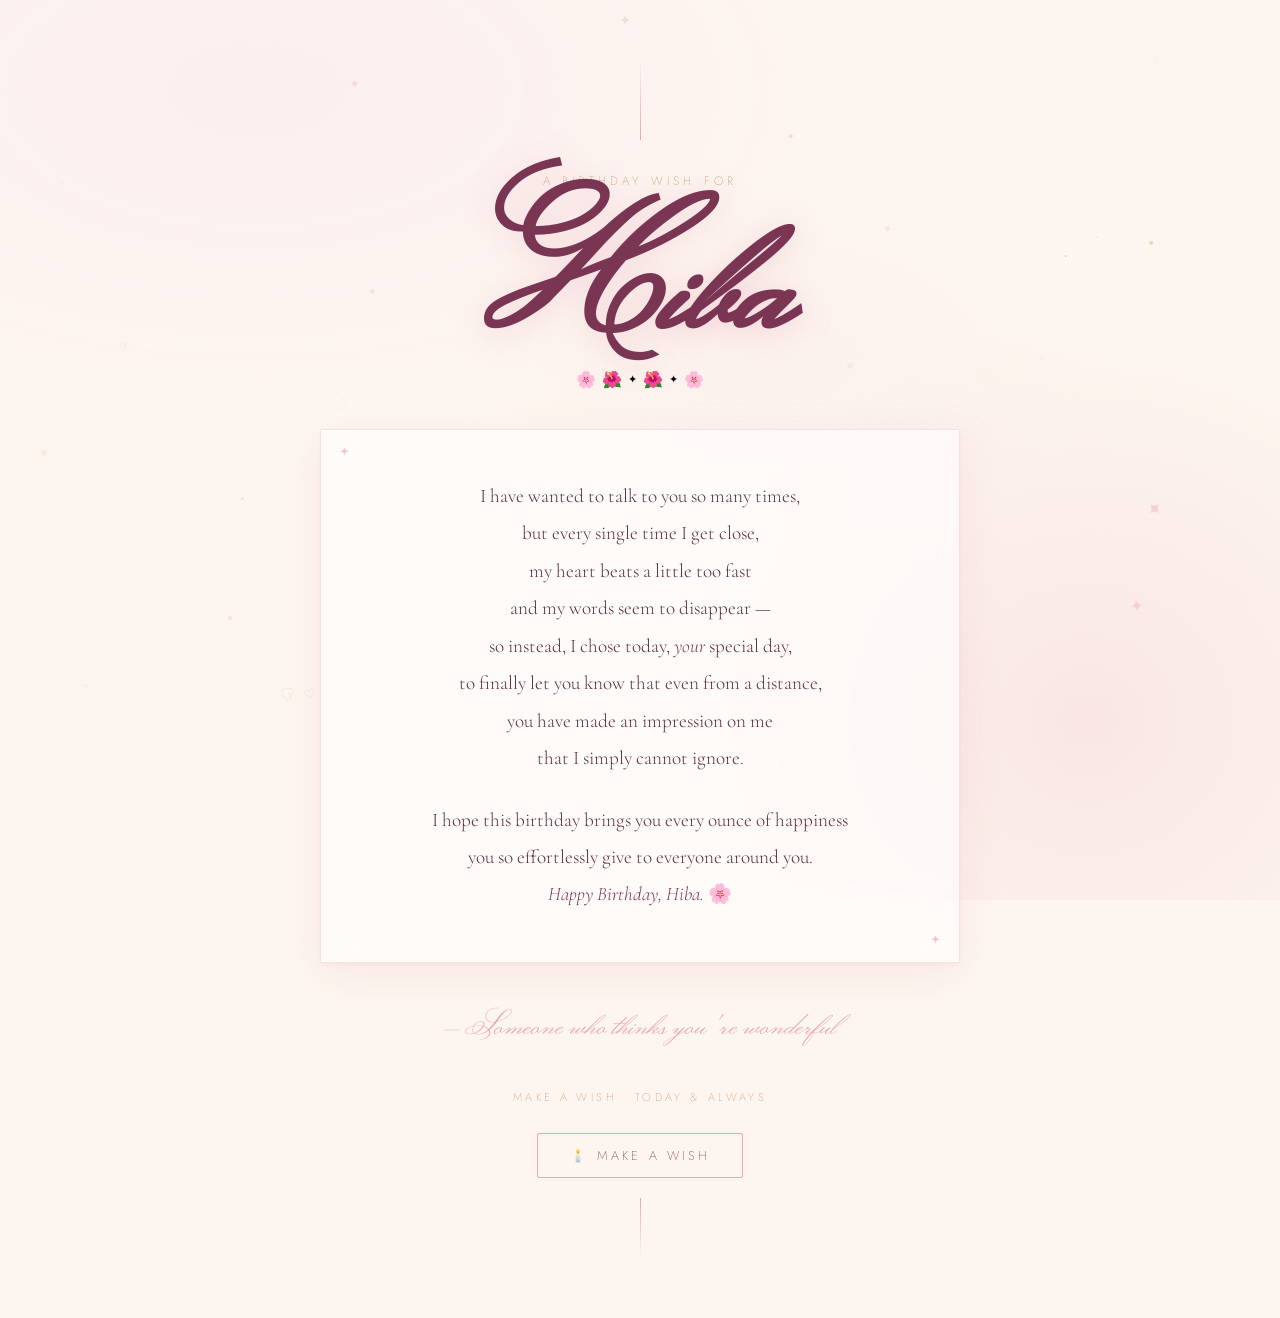
==== wish.html @ 1fe87293 "Add files via upload" ====
<!DOCTYPE html>
<html lang="en">
<head>
  <meta charset="UTF-8" />
  <meta name="viewport" content="width=device-width, initial-scale=1.0"/>
  <title>Happy Birthday, Hiba 🌸</title>
  <link href="https://fonts.googleapis.com/css2?family=Cormorant+Garamond:ital,wght@0,300;0,400;1,300;1,400&family=Monsieur+La+Doulaise&family=Jost:wght@200;300&display=swap" rel="stylesheet"/>
  <style>
    *, *::before, *::after { box-sizing: border-box; margin: 0; padding: 0; }

    :root {
      --rose:    #e8a4b8;
      --blush:   #f5d0dc;
      --petal:   #fce8ef;
      --deep:    #7a3552;
      --cream:   #fdf6f0;
      --gold:    #c9956a;
    }

    html, body {
      min-height: 100vh;
      background: var(--cream);
      overflow-x: hidden;
      cursor: default;
    }

    /* ── ambient background ── */
    body::before {
      content: '';
      position: fixed; inset: 0;
      background:
        radial-gradient(ellipse 80% 60% at 20% 10%,  #fce8ef88 0%, transparent 60%),
        radial-gradient(ellipse 60% 80% at 85% 80%,  #e8a4b830 0%, transparent 55%),
        radial-gradient(ellipse 50% 40% at 60% 40%,  #f5d0dc20 0%, transparent 50%);
      pointer-events: none;
      z-index: 0;
    }

    /* ── floating hearts canvas ── */
    #hearts-canvas {
      position: fixed; inset: 0;
      pointer-events: none;
      z-index: 1;
    }

    /* ── main wrapper ── */
    .page {
      position: relative;
      z-index: 2;
      min-height: 100vh;
      display: flex;
      flex-direction: column;
      align-items: center;
      justify-content: center;
      padding: 60px 24px;
      gap: 0;
    }

    /* ── decorative top line ── */
    .deco-line {
      width: 1px;
      height: 80px;
      background: linear-gradient(to bottom, transparent, var(--rose));
      margin-bottom: 32px;
      animation: growLine 1.4s ease forwards;
      transform-origin: top;
    }
    @keyframes growLine { from { transform: scaleY(0); opacity:0; } to { transform: scaleY(1); opacity:1; } }

    /* ── "for" label ── */
    .for-label {
      font-family: 'Jost', sans-serif;
      font-weight: 200;
      font-size: 0.75rem;
      letter-spacing: 0.35em;
      text-transform: uppercase;
      color: var(--gold);
      opacity: 0;
      animation: fadeUp 1s ease 0.6s forwards;
      margin-bottom: 12px;
    }

    /* ── name ── */
    .name {
      font-family: 'Monsieur La Doulaise', cursive;
      font-size: clamp(5rem, 18vw, 10rem);
      color: var(--deep);
      line-height: 1;
      opacity: 0;
      animation: fadeUp 1.2s ease 0.9s forwards;
      text-shadow: 0 4px 30px #e8a4b860;
      margin-bottom: 8px;
    }

    /* ── divider petals ── */
    .petal-row {
      display: flex; gap: 6px; align-items: center;
      opacity: 0;
      animation: fadeUp 1s ease 1.3s forwards;
      margin-bottom: 40px;
    }
    .petal-row span { font-size: 1rem; animation: sway 3s ease-in-out infinite; }
    .petal-row span:nth-child(2) { animation-delay: 0.3s; }
    .petal-row span:nth-child(3) { animation-delay: 0.6s; font-size: 0.7rem; }
    .petal-row span:nth-child(4) { animation-delay: 0.9s; }
    .petal-row span:nth-child(5) { animation-delay: 1.2s; font-size: 0.7rem; }
    .petal-row span:nth-child(6) { animation-delay: 1.5s; }
    @keyframes sway {
      0%,100% { transform: rotate(-8deg); }
      50%      { transform: rotate(8deg); }
    }

    /* ── card ── */
    .card {
      background: rgba(255,255,255,0.6);
      backdrop-filter: blur(16px);
      border: 1px solid rgba(232,164,184,0.3);
      border-radius: 2px;
      padding: 48px 52px;
      max-width: 640px;
      width: 100%;
      position: relative;
      opacity: 0;
      animation: fadeUp 1.2s ease 1.6s forwards;
      box-shadow:
        0 2px 4px rgba(122,53,82,0.04),
        0 12px 40px rgba(232,164,184,0.18),
        inset 0 1px 0 rgba(255,255,255,0.8);
    }

    /* corner ornaments */
    .card::before, .card::after {
      content: '✦';
      position: absolute;
      color: var(--rose);
      font-size: 0.8rem;
      opacity: 0.6;
    }
    .card::before { top: 14px; left: 18px; }
    .card::after  { bottom: 14px; right: 18px; }

    /* ── animated message lines ── */
    .message {
      font-family: 'Cormorant Garamond', serif;
      font-size: clamp(1rem, 2.4vw, 1.2rem);
      font-weight: 300;
      color: #5a3045;
      line-height: 1.95;
      text-align: center;
    }

    .message .line {
      display: block;
      overflow: hidden;
    }

    .message .line span {
      display: inline-block;
      transform: translateY(110%);
      opacity: 0;
      animation: slideUp 0.9s cubic-bezier(0.16,1,0.3,1) forwards;
    }

    /* staggered delays for each line */
    .line:nth-child(1)  span { animation-delay: 2.0s; }
    .line:nth-child(2)  span { animation-delay: 2.25s; }
    .line:nth-child(3)  span { animation-delay: 2.5s; }
    .line:nth-child(4)  span { animation-delay: 2.75s; }
    .line:nth-child(5)  span { animation-delay: 3.0s; }
    .line:nth-child(6)  span { animation-delay: 3.25s; }
    .line:nth-child(7)  span { animation-delay: 3.5s; }
    .line:nth-child(8)  span { animation-delay: 3.75s; }

    @keyframes slideUp {
      to { transform: translateY(0); opacity: 1; }
    }

    .message em {
      font-style: italic;
      color: var(--deep);
    }

    /* ── signature ── */
    .signature {
      margin-top: 36px;
      font-family: 'Monsieur La Doulaise', cursive;
      font-size: 2rem;
      color: var(--rose);
      text-align: center;
      opacity: 0;
      animation: fadeUp 1s ease 4.3s forwards;
    }

    /* ── bottom deco ── */
    .bottom-deco {
      margin-top: 40px;
      font-family: 'Jost', sans-serif;
      font-weight: 200;
      font-size: 0.7rem;
      letter-spacing: 0.3em;
      color: var(--gold);
      opacity: 0;
      animation: fadeUp 1s ease 4.6s forwards;
      text-transform: uppercase;
    }

    .deco-line-bottom {
      width: 1px;
      height: 60px;
      background: linear-gradient(to bottom, var(--rose), transparent);
      margin-top: 20px;
      opacity: 0;
      animation: fadeUp 1s ease 4.8s forwards;
    }

    /* ── shared keyframe ── */
    @keyframes fadeUp {
      from { opacity: 0; transform: translateY(18px); }
      to   { opacity: 1; transform: translateY(0); }
    }

    /* ── wish button ── */
    .wish-btn {
      margin-top: 28px;
      padding: 12px 32px;
      background: transparent;
      border: 1px solid var(--rose);
      border-radius: 2px;
      font-family: 'Jost', sans-serif;
      font-weight: 200;
      font-size: 0.8rem;
      letter-spacing: 0.25em;
      text-transform: uppercase;
      color: var(--deep);
      cursor: pointer;
      opacity: 0;
      animation: fadeUp 1s ease 5s forwards;
      transition: background 0.3s, color 0.3s, transform 0.2s;
      position: relative;
    }
    .wish-btn:hover { background: var(--blush); transform: translateY(-2px); }
    .wish-btn:active { transform: scale(0.97); }

    /* ── popup ── */
    .wish-popup {
      position: fixed;
      top: 50%;
      left: 50%;
      transform: translate(-50%, -50%) scale(0.85);
      background: rgba(255,255,255,0.85);
      backdrop-filter: blur(18px);
      border: 1px solid rgba(232,164,184,0.5);
      border-radius: 4px;
      padding: 36px 52px;
      font-family: 'Cormorant Garamond', serif;
      font-size: clamp(1.3rem, 4vw, 1.8rem);
      font-style: italic;
      color: var(--deep);
      text-align: center;
      box-shadow: 0 16px 60px rgba(232,164,184,0.35);
      opacity: 0;
      pointer-events: none;
      transition: opacity 0.4s ease, transform 0.4s cubic-bezier(0.16,1,0.3,1);
      z-index: 100;
    }
    .wish-popup.show {
      opacity: 1;
      transform: translate(-50%, -50%) scale(1);
      pointer-events: auto;
    }

    /* ── responsive ── */
    @media (max-width: 500px) {
      .card { padding: 36px 28px; }
    }
    #wish-popup{
      background-image: url(sabiq.jpeg);
      
    }
    /* ── popup image animation ── */
#popupImg {
  position: fixed;
  bottom: -200px;
  right: -200px;
  width: 140px;
  opacity: 0;
  transform: scale(0.5);
  transition: all 1.5s ease;
  pointer-events: none;
  z-index: 50;
}

/* move to center */
#popupImg.show {
  bottom: 50%;
  right: 50%;
  transform: translate(50%, 50%) scale(1);
  opacity: 1;
}

/* heartbeat */
@keyframes heartbeat {
  0%   { transform: translate(50%, 50%) scale(1); }
  25%  { transform: translate(50%, 50%) scale(1.1); }
  50%  { transform: translate(50%, 50%) scale(1); }
  75%  { transform: translate(50%, 50%) scale(1.15); }
  100% { transform: translate(50%, 50%) scale(1); }
}

#popupImg.beat {
  animation: heartbeat 1.2s infinite;
}

/* fade out */
#popupImg.hide {
  opacity: 0;
  transition: opacity 1.5s ease;
}
  </style>
</head>
<body>
<audio src="ARJN x KDS x FIFTY4 x RONN - KALYANI [ Official Lyrical Video ] - MONEY VERSE RECORDS (youtube).mp3" autoplay></audio>
<canvas id="hearts-canvas"></canvas>

<div class="page">
  <div class="deco-line"></div>

  <p class="for-label">A birthday wish for</p>

  <h1 class="name">Hiba</h1>

  <div class="petal-row">
    <span>🌸</span>
    <span>🌺</span>
    <span>✦</span>
    <span>🌺</span>
    <span>✦</span>
    <span>🌸</span>
  </div>

  <div class="card">
    <p class="message">
      <span class="line"><span>I have wanted to talk to you so many times,</span></span>
      <span class="line"><span>but every single time I get close,</span></span>
      <span class="line"><span>my heart beats a little too fast</span></span>
      <span class="line"><span>and my words seem to disappear —</span></span>
      <span class="line"><span>so instead, I chose today, <em>your</em> special day,</span></span>
      <span class="line"><span>to finally let you know that even from a distance,</span></span>
      <span class="line"><span>you have made an impression on me</span></span>
      <span class="line"><span>that I simply cannot ignore.</span></span>
    </p>

    <p class="message" style="margin-top:24px;">
      <span class="line"><span>I hope this birthday brings you every ounce of happiness</span></span>
      <span class="line"><span>you so effortlessly give to everyone around you.</span></span>
      <span class="line"><span><em>Happy Birthday, Hiba.</em> 🌸</span></span>
    </p>
  </div>

  <!-- re-delay these extra lines -->
  <style>
    .card p:nth-child(2) .line:nth-child(1) span { animation-delay: 4.0s; }
    .card p:nth-child(2) .line:nth-child(2) span { animation-delay: 4.15s; }
    .card p:nth-child(2) .line:nth-child(3) span { animation-delay: 4.3s; }
  </style>

  <p class="signature">— Someone who thinks you're wonderful</p>

  <p class="bottom-deco">Make a wish · Today & Always</p>

  <button class="wish-btn" onclick="makeWish(this)">🕯️ Make a Wish</button>
  <div id="wish-popup" class="wish-popup">i already made mine 😌</div>

  <div class="deco-line-bottom"></div>
</div>

<script>
  /* ── surprise heart animation ── */
window.addEventListener("load", function () {

  setTimeout(() => {
    const img = document.getElementById("popupImg");
    if (!img) return;

    // move to center
    img.classList.add("show");

    // heartbeat
    setTimeout(() => {
      img.classList.add("beat");
    }, 1500);

    // disappear
    setTimeout(() => {
      img.classList.remove("beat");
      img.classList.add("hide");
    }, 5000);

  }, 20000); // 15 seconds
});
  /* ── floating hearts ── */
  const canvas = document.getElementById('hearts-canvas');
  const ctx    = canvas.getContext('2d');

  function resize() {
    canvas.width  = window.innerWidth;
    canvas.height = window.innerHeight;
  }
  resize();
  window.addEventListener('resize', resize);

  const COLORS = ['#e8a4b8','#f5d0dc','#c9956a','#d4789a','#fce8ef'];
  const SYMBOLS = ['♡', '✦', '·'];

  class Particle {
    constructor() { this.reset(true); }
    reset(init = false) {
      this.x    = Math.random() * canvas.width;
      this.y    = init ? Math.random() * canvas.height : canvas.height + 20;
      this.size = Math.random() * 14 + 6;
      this.speed= Math.random() * 0.5 + 0.2;
      this.drift= (Math.random() - 0.5) * 0.4;
      this.alpha= Math.random() * 0.35 + 0.1;
      this.color= COLORS[Math.floor(Math.random() * COLORS.length)];
      this.sym  = SYMBOLS[Math.floor(Math.random() * SYMBOLS.length)];
      this.rot  = Math.random() * Math.PI * 2;
      this.rotS = (Math.random() - 0.5) * 0.01;
    }
    update() {
      this.y   -= this.speed;
      this.x   += this.drift;
      this.rot += this.rotS;
      if (this.y < -30) this.reset();
    }
    draw() {
      ctx.save();
      ctx.globalAlpha = this.alpha;
      ctx.fillStyle   = this.color;
      ctx.font        = `${this.size}px serif`;
      ctx.textAlign   = 'center';
      ctx.translate(this.x, this.y);
      ctx.rotate(this.rot);
      ctx.fillText(this.sym, 0, 0);
      ctx.restore();
    }
  }

  const particles = Array.from({ length: 55 }, () => new Particle());

  function loop() {
    ctx.clearRect(0, 0, canvas.width, canvas.height);
    particles.forEach(p => { p.update(); p.draw(); });
    requestAnimationFrame(loop);
  }
  loop();

  /* ── wish popup ── */
  function makeWish(btn) {
    const popup = document.getElementById('wish-popup');
    popup.classList.add('show');
    btn.disabled = true;
    setTimeout(() => {
      popup.classList.remove('show');
      btn.disabled = false;
    }, 2800);
  }
</script>
<img id="popupImg" src="sabiq.jpeg">
</body>
</html>
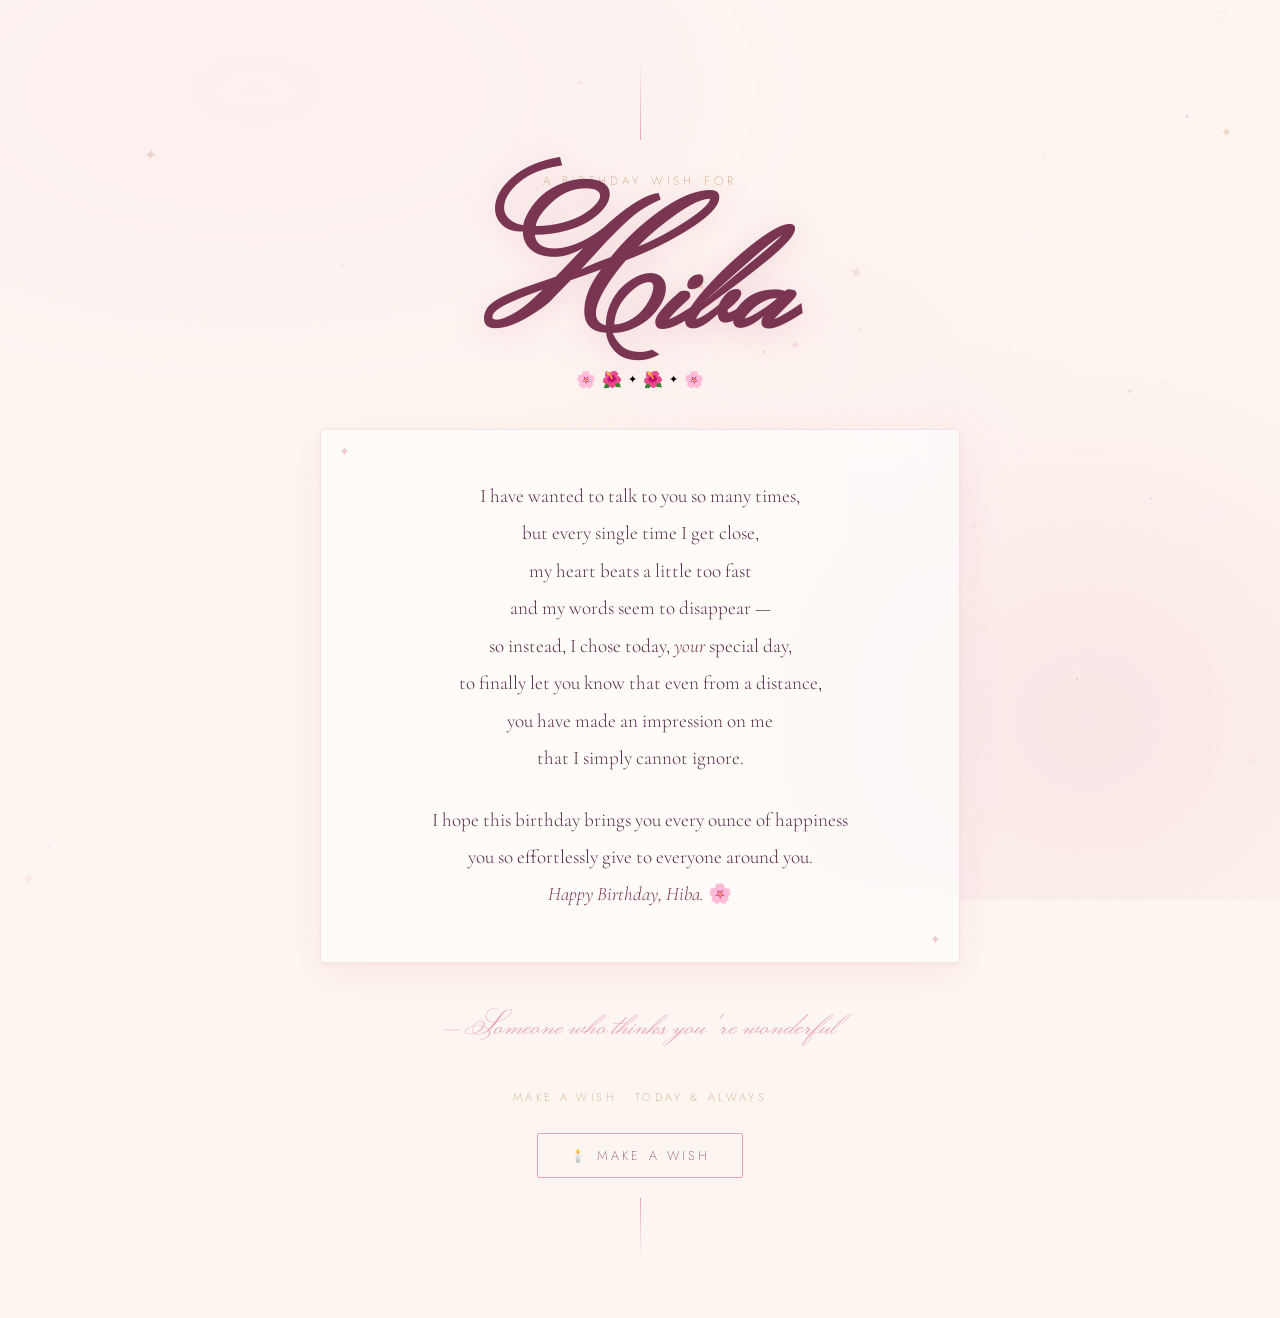
==== commit 1bfe03f4: "Update wish.html" ====
--- a/wish.html
+++ b/wish.html
@@ -273,10 +273,7 @@
     @media (max-width: 500px) {
       .card { padding: 36px 28px; }
     }
-    #wish-popup{
-      background-image: url(sabiq.jpeg);
-      
-    }
+  
     /* ── popup image animation ── */
 #popupImg {
   position: fixed;
@@ -467,4 +464,4 @@
 </script>
 <img id="popupImg" src="sabiq.jpeg">
 </body>
-</html>+</html>
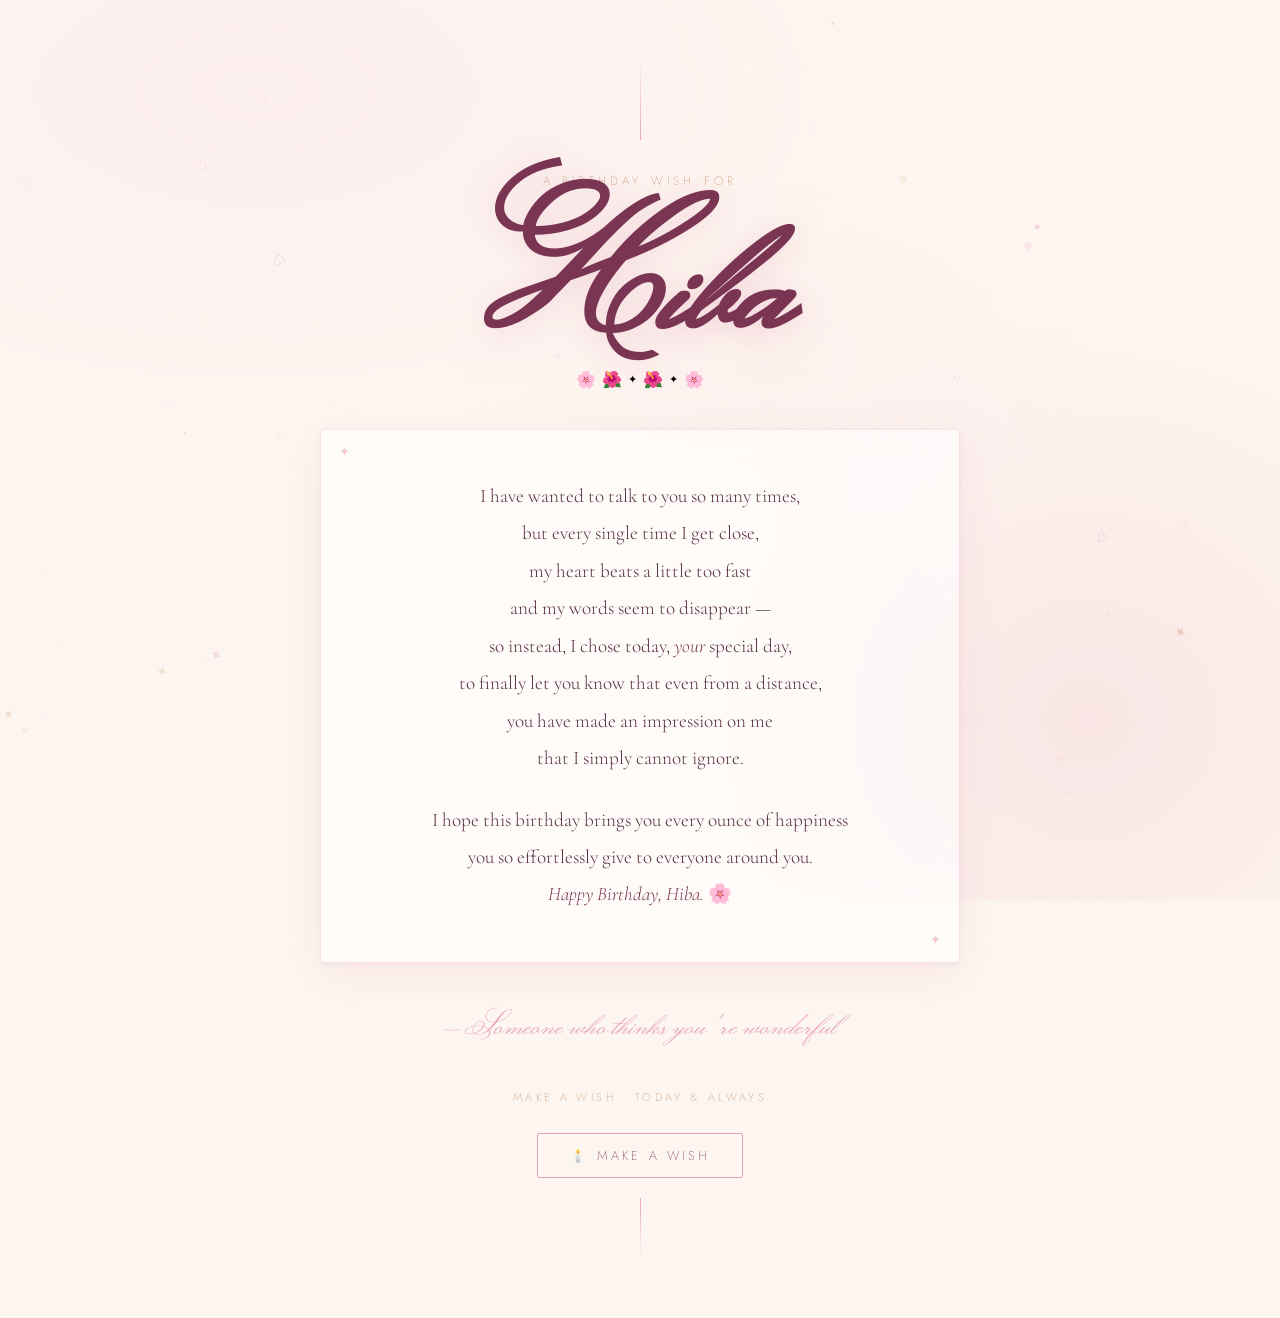
==== commit c8405ca6: "Update wish.html" ====
--- a/wish.html
+++ b/wish.html
@@ -316,7 +316,7 @@
   </style>
 </head>
 <body>
-<audio src="ARJN x KDS x FIFTY4 x RONN - KALYANI [ Official Lyrical Video ] - MONEY VERSE RECORDS (youtube).mp3" autoplay></audio>
+<audio src="ARJN x KDS x FIFTY4 x RONN - KALYANI [ Official Lyrical Video ] - MONEY VERSE RECORDS (youtube).mp3" type="audio/mpeg" autoplay loop></audio>
 <canvas id="hearts-canvas"></canvas>
 
 <div class="page">
